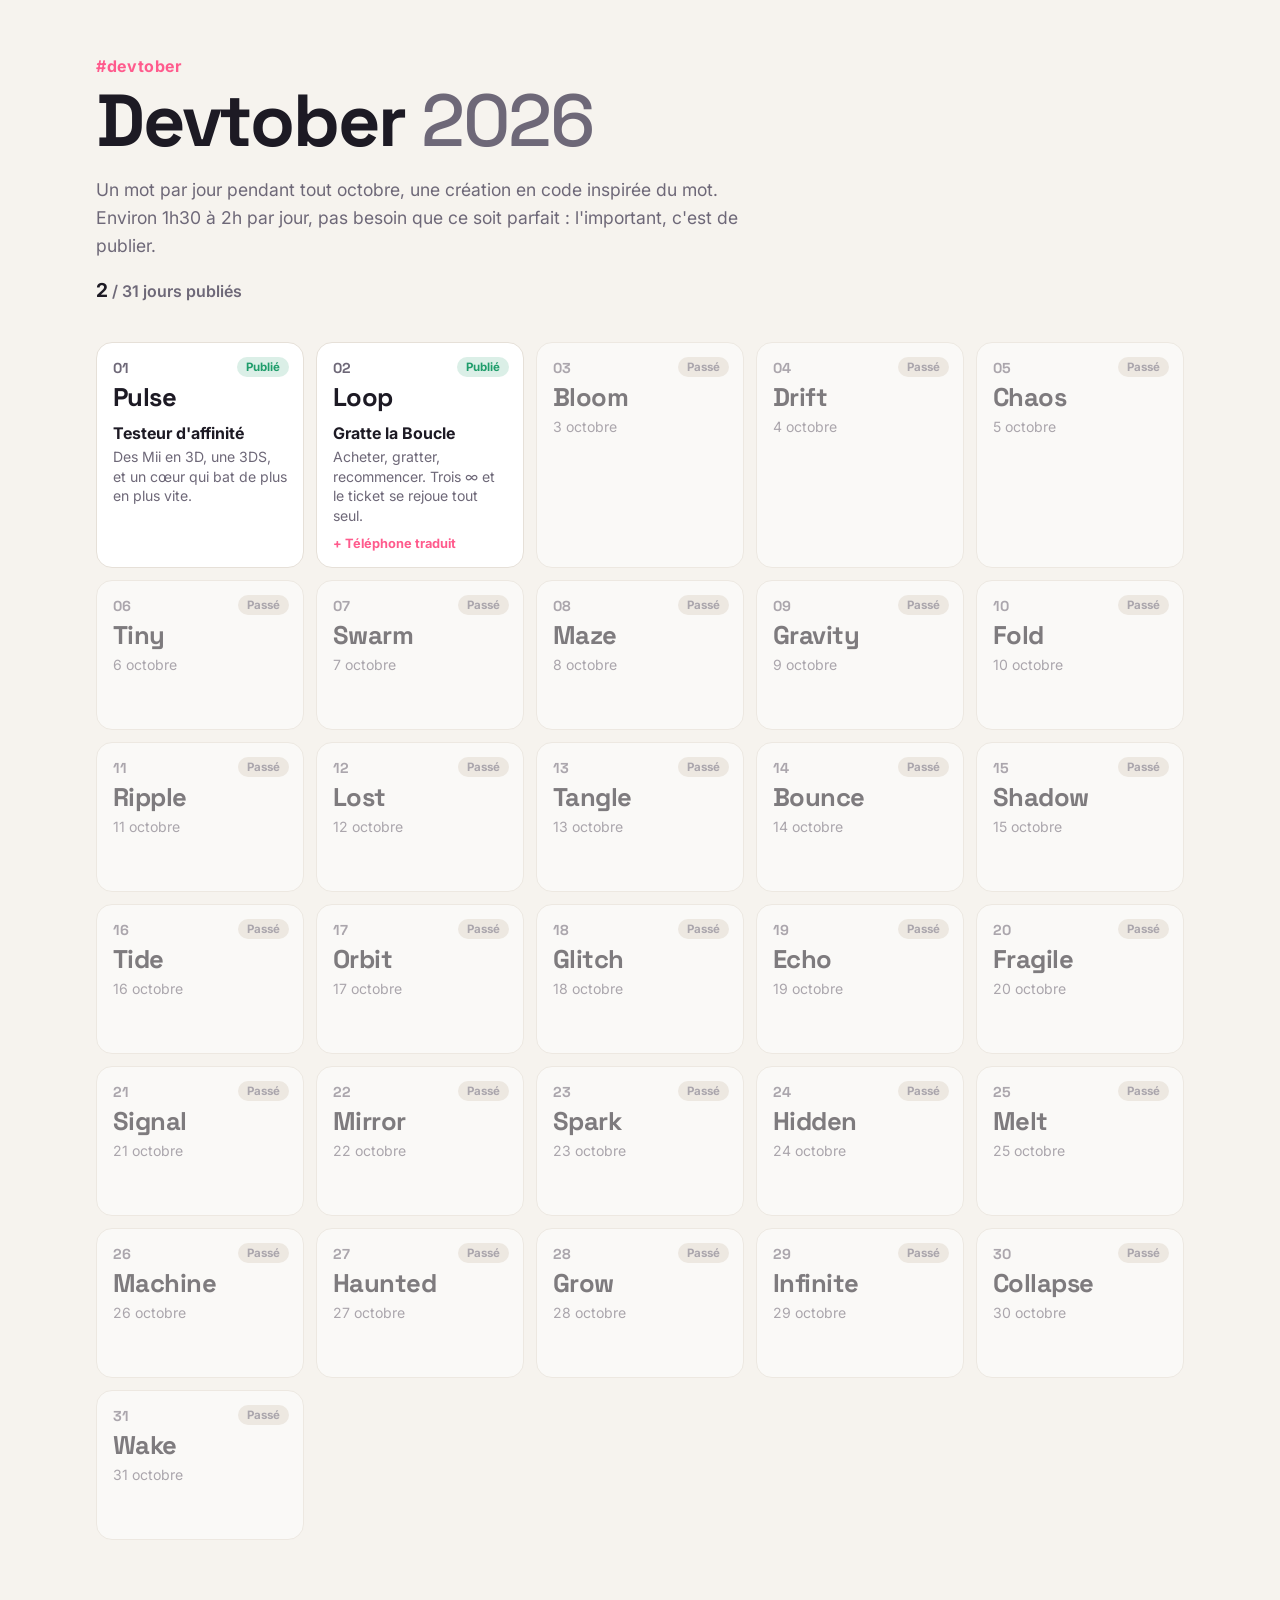
==== index.html @ 9b494b2d "feat(hub): plusieurs projets par jour, Téléphone traduit ajouté au jour 02 - days.js : champ extras " ====
<!doctype html>
<html lang="fr">
<head>
  <meta charset="utf-8">
  <meta name="viewport" content="width=device-width, initial-scale=1">
  <title>Devtober 2026</title>
  <meta name="description" content="Un mot par jour pendant tout octobre, une création en code inspirée du mot.">
  <link rel="preconnect" href="https://fonts.googleapis.com">
  <link rel="preconnect" href="https://fonts.gstatic.com" crossorigin>
  <link href="https://fonts.googleapis.com/css2?family=Space+Grotesk:wght@500;700&family=Inter:wght@400;600;700&display=swap" rel="stylesheet">
  <link rel="stylesheet" href="hub/hub.css">
</head>
<body>
  <!-- Barre de navigation (visible sur la page d'un jour) -->
  <header id="bar" class="bar" hidden>
    <nav class="crumbs" aria-label="Fil d'Ariane">
      <a href="#/">Devtober</a><span aria-hidden="true">/</span><strong id="crumb-day"></strong>
    </nav>
    <nav id="switch" class="switch" aria-label="Projets du jour" hidden></nav>
    <div class="bar-actions">
      <a id="prev" class="nav-btn" aria-label="Jour précédent"><svg viewBox="0 0 24 24"><path d="m15 18-6-6 6-6"/></svg></a>
      <a id="next" class="nav-btn" aria-label="Jour suivant"><svg viewBox="0 0 24 24"><path d="m9 18 6-6-6-6"/></svg></a>
      <button id="readme-btn" class="nav-btn" type="button" aria-label="Lire le README du jour" title="README du jour">
        <svg viewBox="0 0 24 24"><path d="M2 4h6a4 4 0 0 1 4 4v13a3 3 0 0 0-3-3H2z"/><path d="M22 4h-6a4 4 0 0 0-4 4v13a3 3 0 0 1 3-3h7z"/></svg>
      </button>
    </div>
  </header>

  <!-- Accueil -->
  <main id="home" class="home">
    <section class="hero">
      <p class="tag">#devtober</p>
      <h1>Devtober <span>2026</span></h1>
      <p class="lead">Un mot par jour pendant tout octobre, une création en code inspirée du mot. Environ 1h30 à 2h par jour, pas besoin que ce soit parfait : l'important, c'est de publier.</p>
      <p id="progress" class="progress"></p>
    </section>
    <ol id="grid" class="days"></ol>
  </main>

  <!-- Page d'un jour -->
  <main id="day" class="day" hidden>
    <iframe id="frame" title="Création du jour" allow="clipboard-write"></iframe>
    <div id="empty" class="empty" hidden>
      <p class="empty-num"></p>
      <h2 class="empty-word"></h2>
      <p class="empty-text"></p>
    </div>
  </main>

  <dialog id="readme" class="readme" aria-labelledby="readme-title">
    <div class="readme-head">
      <h2 id="readme-title">README</h2>
      <button type="button" class="nav-btn" id="readme-close" aria-label="Fermer"><svg viewBox="0 0 24 24"><path d="M18 6 6 18M6 6l12 12"/></svg></button>
    </div>
    <article id="readme-body" class="readme-body"></article>
  </dialog>

  <script type="module" src="hub/hub.js"></script>
</body>
</html>
---- hub/hub.css ----
:root {
  --bg: #f6f3ee;
  --surface: #ffffff;
  --ink: #1d1a24;
  --muted: #6e6878;
  --line: #e6e0d8;
  --accent: #ff5b8d;
  --accent-ink: #ffffff;
  --done: #1f9d6b;
  --today: #ff5b8d;
  color-scheme: light;
}
@media (prefers-color-scheme: dark) {
  :root:not([data-theme="light"]) {
    --bg: #14121a; --surface: #1e1b26; --ink: #f3eff8; --muted: #a39cb0; --line: #2f2a3a;
    --done: #38c98f; color-scheme: dark;
  }
}
:root[data-theme="dark"] {
  --bg: #14121a; --surface: #1e1b26; --ink: #f3eff8; --muted: #a39cb0; --line: #2f2a3a;
  --done: #38c98f; color-scheme: dark;
}

* { box-sizing: border-box; }
html, body { margin: 0; }
body { font-family: "Inter", system-ui, sans-serif; background: var(--bg); color: var(--ink); min-height: 100vh; }
body.in-day { height: 100dvh; overflow: hidden; display: flex; flex-direction: column; }
a { color: inherit; }
:focus-visible { outline: 3px solid var(--accent); outline-offset: 2px; }
svg { width: 20px; height: 20px; fill: none; stroke: currentColor; stroke-width: 2.2; stroke-linecap: round; stroke-linejoin: round; }

/* ---------- Accueil ---------- */
.home { max-width: 1120px; margin: 0 auto; padding: 56px 16px 64px; }
.hero { max-width: 680px; margin-bottom: 40px; }
.tag { margin: 0 0 8px; font-weight: 700; color: var(--accent); letter-spacing: .04em; }
h1 { margin: 0; font-family: "Space Grotesk", sans-serif; font-size: clamp(2.6rem, 8vw, 4.6rem); line-height: 1; letter-spacing: -.03em; }
h1 span { color: var(--muted); font-weight: 500; }
.lead { font-size: 1.1rem; line-height: 1.6; color: var(--muted); margin: 18px 0 0; }
.progress { margin: 18px 0 0; font-weight: 600; color: var(--muted); }
.progress b { color: var(--ink); font-size: 1.2rem; }

.days { list-style: none; margin: 0; padding: 0; display: grid; grid-template-columns: repeat(auto-fill, minmax(190px, 1fr)); gap: 12px; }
.card > a, .card > div {
  position: relative; display: grid; gap: 4px; align-content: start; height: 100%; min-height: 150px; padding: 16px;
  border-radius: 16px; background: var(--surface); border: 1.5px solid var(--line); text-decoration: none;
  transition: transform .15s, border-color .15s, box-shadow .15s;
}
.card > a:hover { transform: translateY(-3px); border-color: var(--accent); box-shadow: 0 10px 24px rgba(255, 91, 141, .15); }
.card.upcoming > div, .card.missed > div { opacity: .55; }
.card.today > div { border-color: var(--today); border-style: dashed; }
.num { font-family: "Space Grotesk", sans-serif; font-weight: 700; color: var(--muted); font-size: .9rem; }
.word { font-family: "Space Grotesk", sans-serif; font-weight: 700; font-size: 1.6rem; letter-spacing: -.02em; }
.title { font-weight: 700; margin-top: 6px; }
.pitch, .date { color: var(--muted); font-size: .88rem; line-height: 1.4; }
.more { margin-top: 6px; font-size: .8rem; font-weight: 700; color: var(--accent); }
.badge {
  position: absolute; top: 14px; right: 14px; font-size: .72rem; font-weight: 700; padding: 3px 9px; border-radius: 99px;
  background: var(--line); color: var(--muted);
}
.badge.done { background: color-mix(in srgb, var(--done) 16%, transparent); color: var(--done); }
.badge.today { background: var(--today); color: var(--accent-ink); }

/* ---------- Barre + page d'un jour ---------- */
.bar {
  flex: none; height: 52px; padding: 0 12px 0 16px; display: flex; align-items: center; justify-content: space-between; gap: 12px;
  background: var(--surface); border-bottom: 1.5px solid var(--line);
}
.crumbs { display: flex; align-items: center; gap: 8px; font-weight: 600; min-width: 0; white-space: nowrap; }
.crumbs a { color: var(--muted); text-decoration: none; }
.crumbs a:hover { color: var(--ink); }
.crumbs span { color: var(--line); }
.crumbs strong { overflow: hidden; text-overflow: ellipsis; }
.bar-actions { display: flex; gap: 6px; }
.switch { display: flex; gap: 4px; padding: 3px; border: 1.5px solid var(--line); border-radius: 12px; min-width: 0; overflow-x: auto; scrollbar-width: none; }
.switch a { padding: 6px 12px; border-radius: 9px; font-weight: 600; font-size: .88rem; text-decoration: none; color: var(--muted); white-space: nowrap; }
.switch a:hover { color: var(--ink); }
.switch a[aria-current] { background: var(--ink); color: var(--bg); }
.nav-btn {
  width: 38px; height: 38px; display: grid; place-items: center; border-radius: 10px; border: 1.5px solid var(--line);
  background: var(--surface); color: var(--ink); cursor: pointer; text-decoration: none;
}
.nav-btn:hover { border-color: var(--accent); color: var(--accent); }
.nav-btn[aria-disabled] { opacity: .35; pointer-events: none; }
.nav-btn[hidden], .bar[hidden], [hidden] { display: none !important; }
.day { flex: 1; position: relative; min-height: 0; }
.day iframe { position: absolute; inset: 0; width: 100%; height: 100%; border: 0; background: var(--bg); }
.empty { position: absolute; inset: 0; display: grid; place-content: center; text-align: center; padding: 16px; }
.empty-num { margin: 0; color: var(--muted); font-weight: 600; }
.empty-word { margin: 6px 0; font-family: "Space Grotesk", sans-serif; font-size: clamp(3rem, 12vw, 6rem); letter-spacing: -.03em; }
.empty-text { margin: 0; color: var(--muted); }

/* ---------- Modale README ---------- */
.readme {
  width: min(760px, calc(100vw - 24px)); max-height: calc(100dvh - 48px); padding: 0; border: 1.5px solid var(--line);
  border-radius: 18px; background: var(--surface); color: var(--ink); box-shadow: 0 24px 60px rgba(0,0,0,.3);
}
.readme::backdrop { background: rgba(10, 8, 16, .55); backdrop-filter: blur(3px); }
.readme-head { position: sticky; top: 0; display: flex; justify-content: space-between; align-items: center; padding: 14px 16px 14px 24px; background: var(--surface); border-bottom: 1.5px solid var(--line); }
.readme-head h2 { margin: 0; font-family: "Space Grotesk", sans-serif; font-size: 1.1rem; }
.readme-body { padding: 8px 24px 28px; line-height: 1.65; }
.readme-body h1 { font-size: 1.9rem; margin: 18px 0 8px; }
.readme-body h2 { font-family: "Space Grotesk", sans-serif; margin: 26px 0 8px; font-size: 1.3rem; }
.readme-body code { font-size: .9em; background: var(--bg); padding: 2px 6px; border-radius: 6px; }
.readme-body pre { background: var(--bg); padding: 14px; border-radius: 10px; overflow: auto; }
.readme-body pre code { padding: 0; background: none; }
.readme-body a { color: var(--accent); }
.readme-body img { max-width: 100%; border-radius: 10px; }
.muted { color: var(--muted); }

@media (max-width: 520px) {
  .home { padding-top: 32px; }
  .days { grid-template-columns: 1fr 1fr; gap: 8px; }
  .card > a, .card > div { min-height: 120px; padding: 12px; }
  .word { font-size: 1.25rem; }
  .badge { position: static; justify-self: start; margin-top: 6px; }
  .pitch { display: none; }
  .crumbs strong { display: none; }
  .switch a { padding: 6px 9px; font-size: .8rem; }
}
@media (prefers-reduced-motion: reduce) { * { transition: none !important; } }
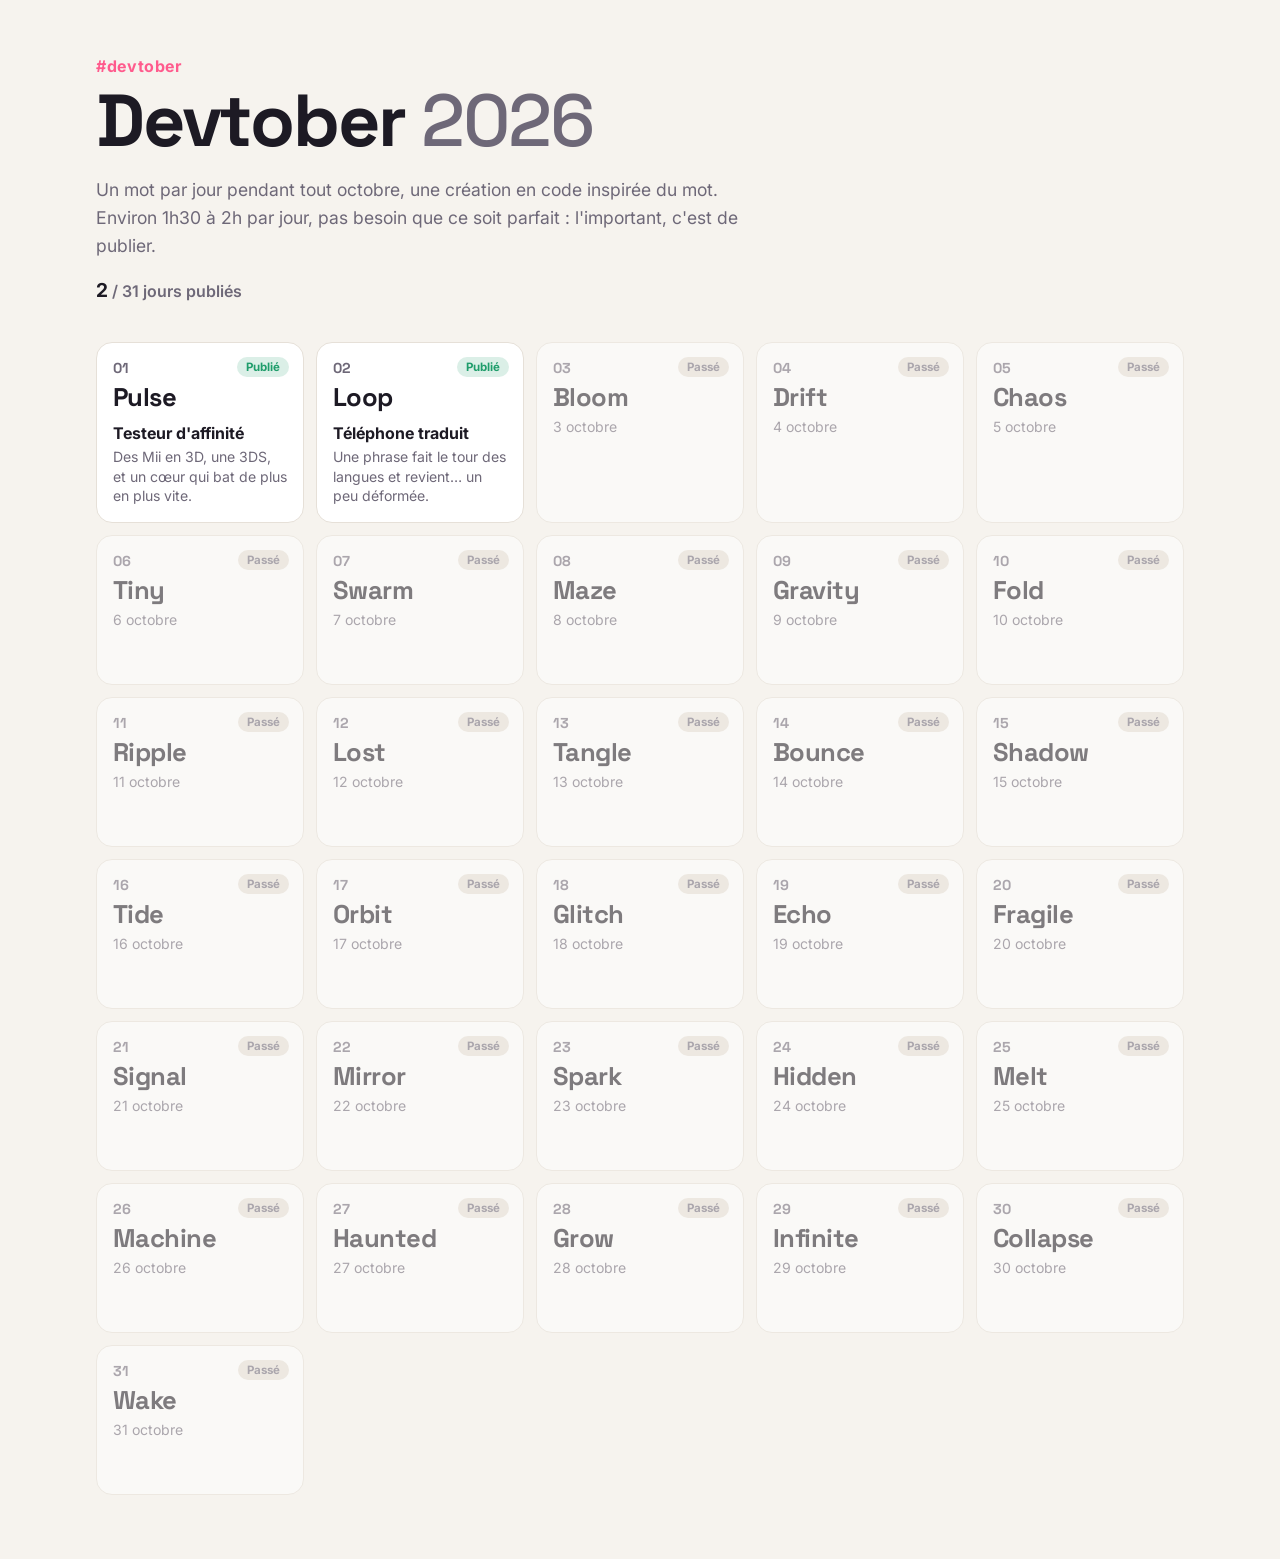
==== commit 6626363d: "fix(hub): ne plus afficher une version en cache d'un jour - l'iframe du jour charge index.html?v=… (" ====
--- a/index.html
+++ b/index.html
@@ -8,7 +8,7 @@
   <link rel="preconnect" href="https://fonts.googleapis.com">
   <link rel="preconnect" href="https://fonts.gstatic.com" crossorigin>
   <link href="https://fonts.googleapis.com/css2?family=Space+Grotesk:wght@500;700&family=Inter:wght@400;600;700&display=swap" rel="stylesheet">
-  <link rel="stylesheet" href="hub/hub.css">
+  <link rel="stylesheet" href="hub/hub.css?v=3">
 </head>
 <body>
   <!-- Barre de navigation (visible sur la page d'un jour) -->
@@ -55,6 +55,6 @@
     <article id="readme-body" class="readme-body"></article>
   </dialog>
 
-  <script type="module" src="hub/hub.js"></script>
+  <script type="module" src="hub/hub.js?v=3"></script>
 </body>
 </html>
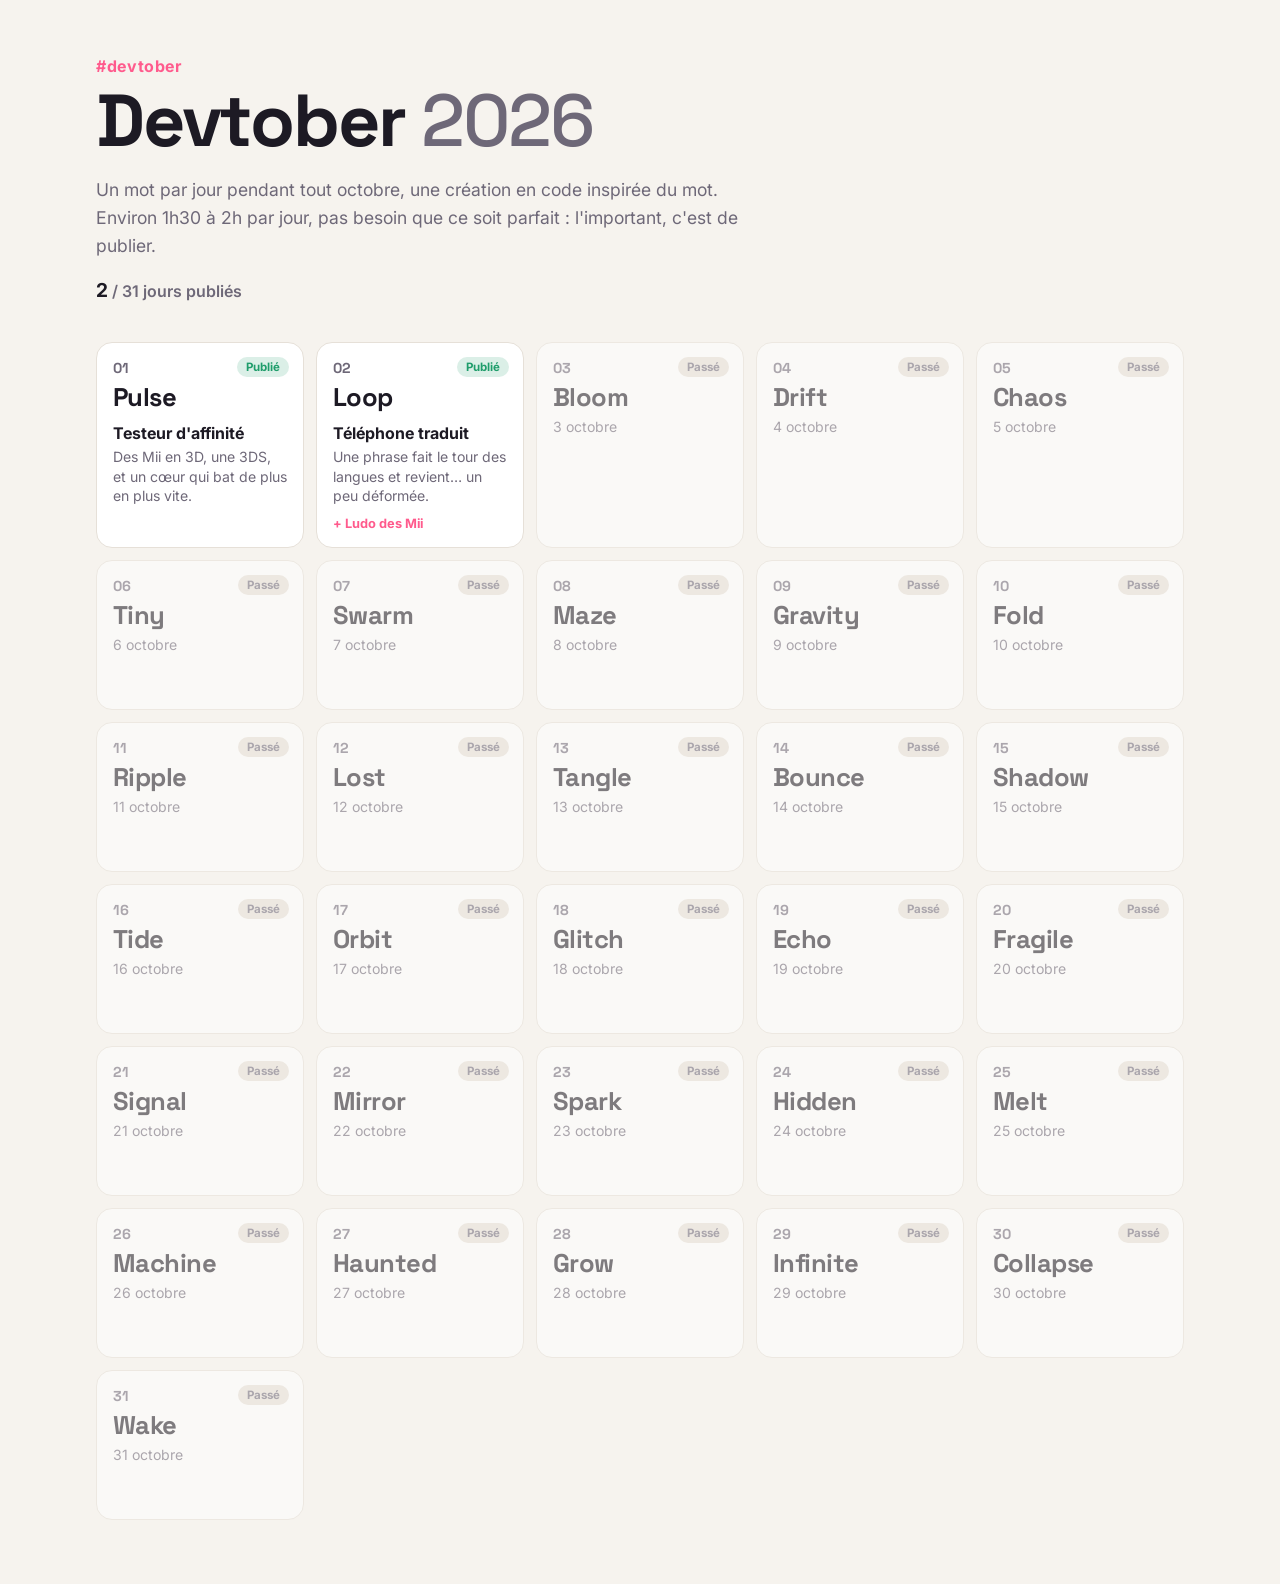
==== commit 4f7cc06d: "feat(hub): jour 02 – Téléphone traduit + Ludo des Mii (projet bonus)" ====
--- a/index.html
+++ b/index.html
@@ -8,7 +8,7 @@
   <link rel="preconnect" href="https://fonts.googleapis.com">
   <link rel="preconnect" href="https://fonts.gstatic.com" crossorigin>
   <link href="https://fonts.googleapis.com/css2?family=Space+Grotesk:wght@500;700&family=Inter:wght@400;600;700&display=swap" rel="stylesheet">
-  <link rel="stylesheet" href="hub/hub.css?v=3">
+  <link rel="stylesheet" href="hub/hub.css?v=4">
 </head>
 <body>
   <!-- Barre de navigation (visible sur la page d'un jour) -->
@@ -55,6 +55,6 @@
     <article id="readme-body" class="readme-body"></article>
   </dialog>
 
-  <script type="module" src="hub/hub.js?v=3"></script>
+  <script type="module" src="hub/hub.js?v=5"></script>
 </body>
 </html>
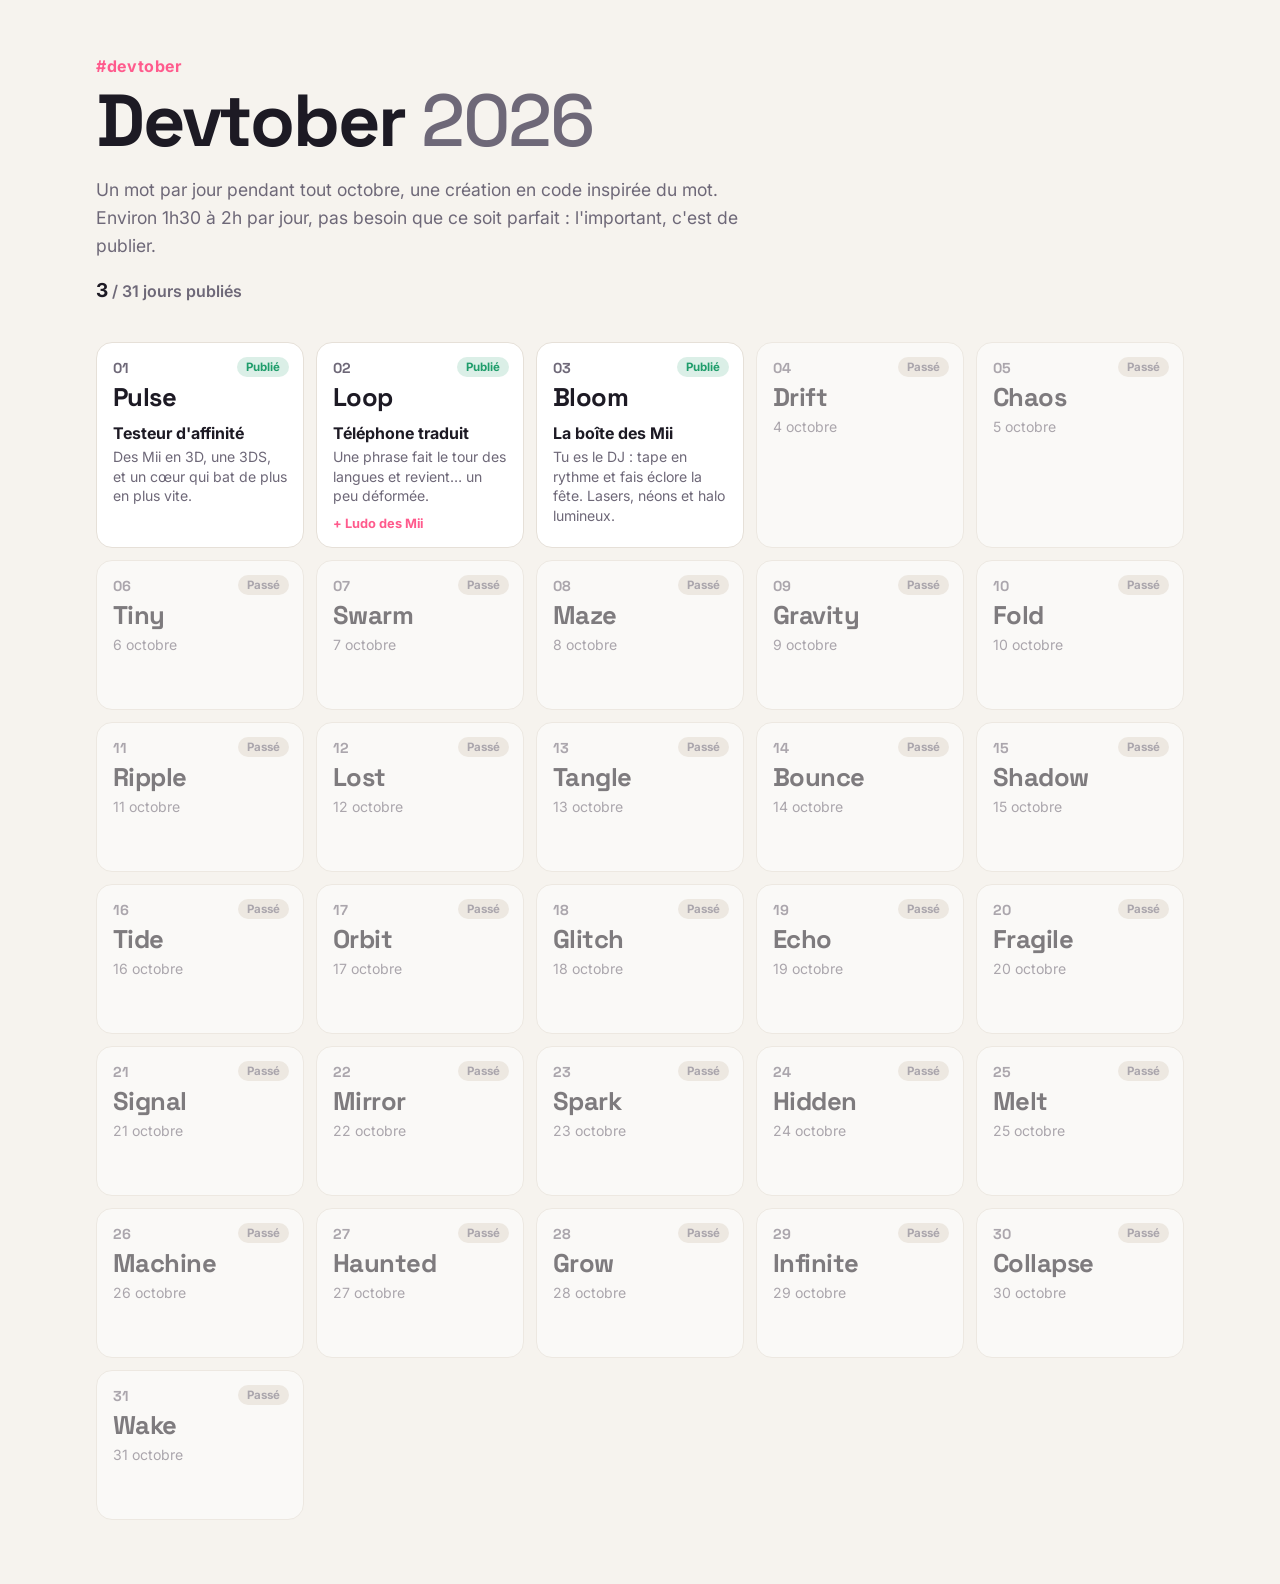
==== commit 96eb3982: "feat(hub): ajoute le jour 03 (La boîte des Mii)" ====
--- a/index.html
+++ b/index.html
@@ -55,6 +55,6 @@
     <article id="readme-body" class="readme-body"></article>
   </dialog>
 
-  <script type="module" src="hub/hub.js?v=5"></script>
+  <script type="module" src="hub/hub.js?v=6"></script>
 </body>
 </html>
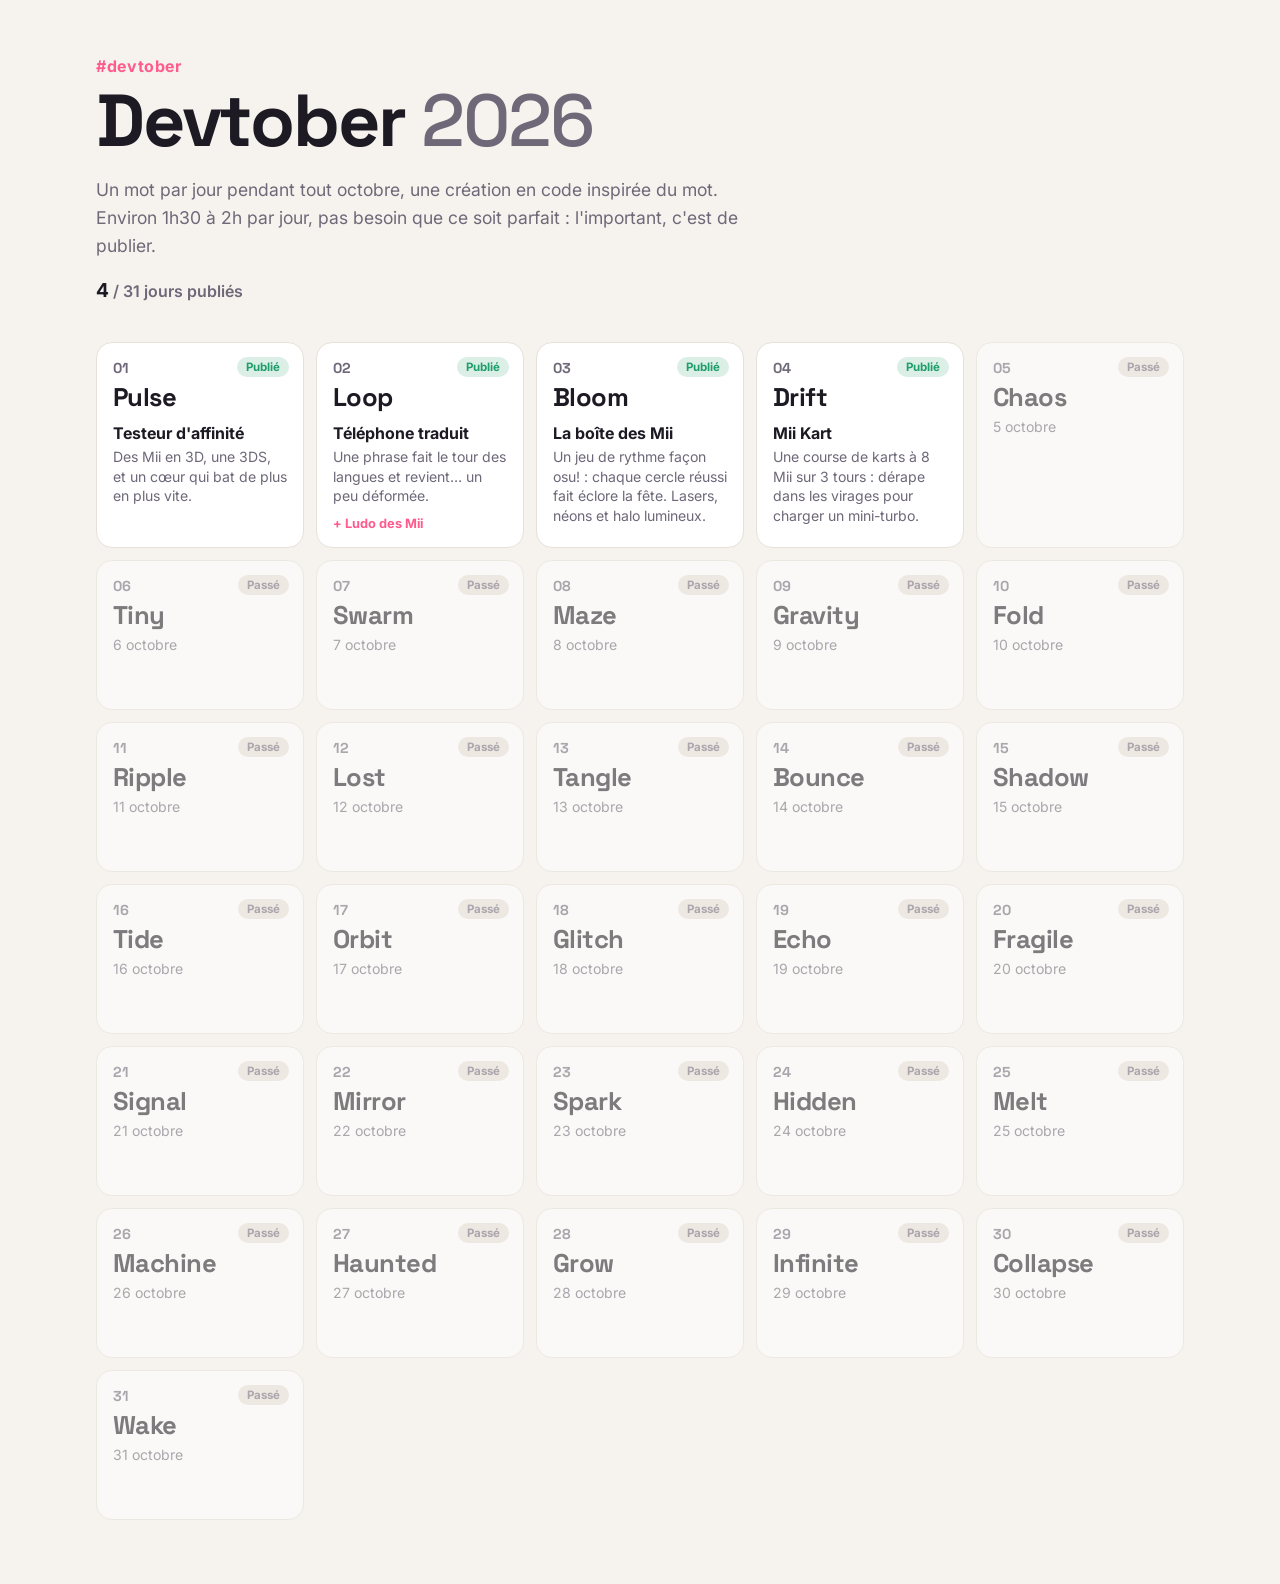
==== commit ee76080c: "feat(day-04): Mii Kart – course de karts à 8 Mii, dérapage et mini-turbos Circuit fermé (CatmullRom)" ====
--- a/index.html
+++ b/index.html
@@ -55,6 +55,6 @@
     <article id="readme-body" class="readme-body"></article>
   </dialog>
 
-  <script type="module" src="hub/hub.js?v=6"></script>
+  <script type="module" src="hub/hub.js?v=7"></script>
 </body>
 </html>
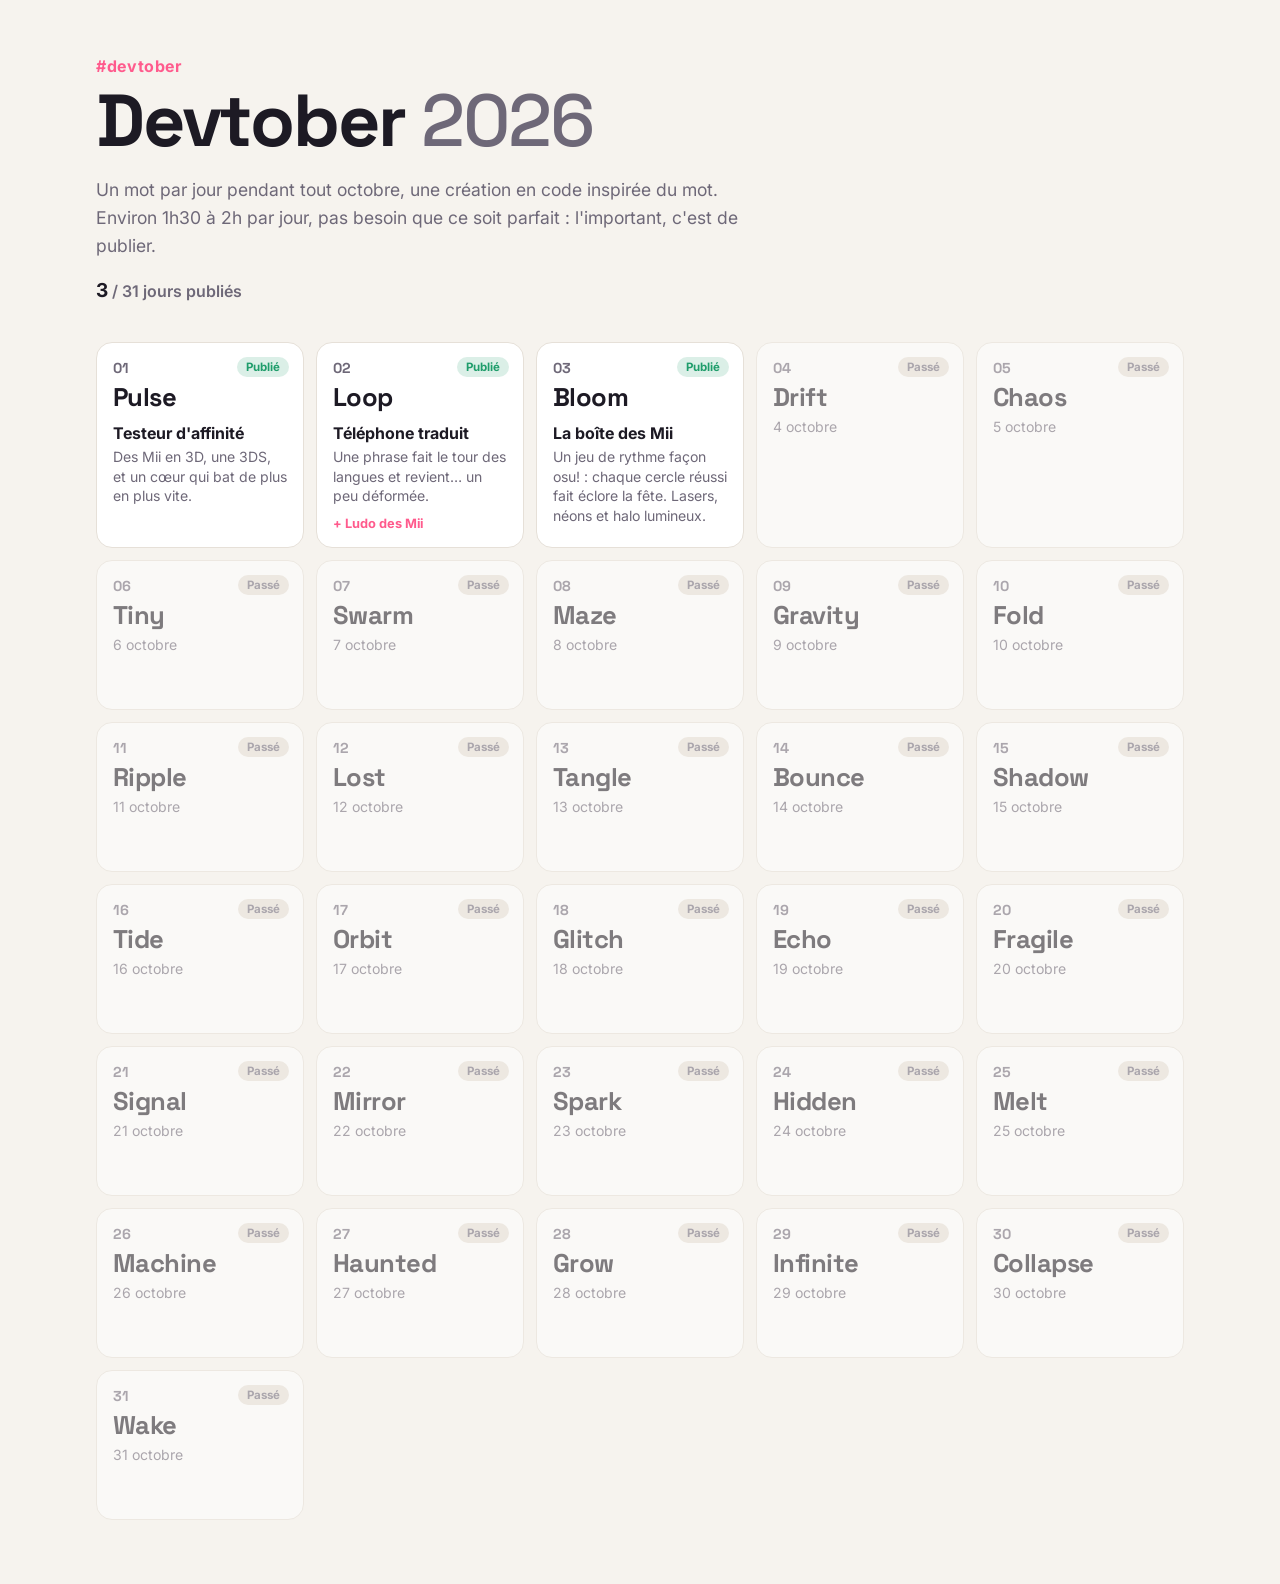
==== commit 7cb6230a: "Merge feat/day-03-bloom : jour 03 (La boîte des Mii)" ====
--- a/index.html
+++ b/index.html
@@ -55,6 +55,6 @@
     <article id="readme-body" class="readme-body"></article>
   </dialog>
 
-  <script type="module" src="hub/hub.js?v=7"></script>
+  <script type="module" src="hub/hub.js?v=6"></script>
 </body>
 </html>
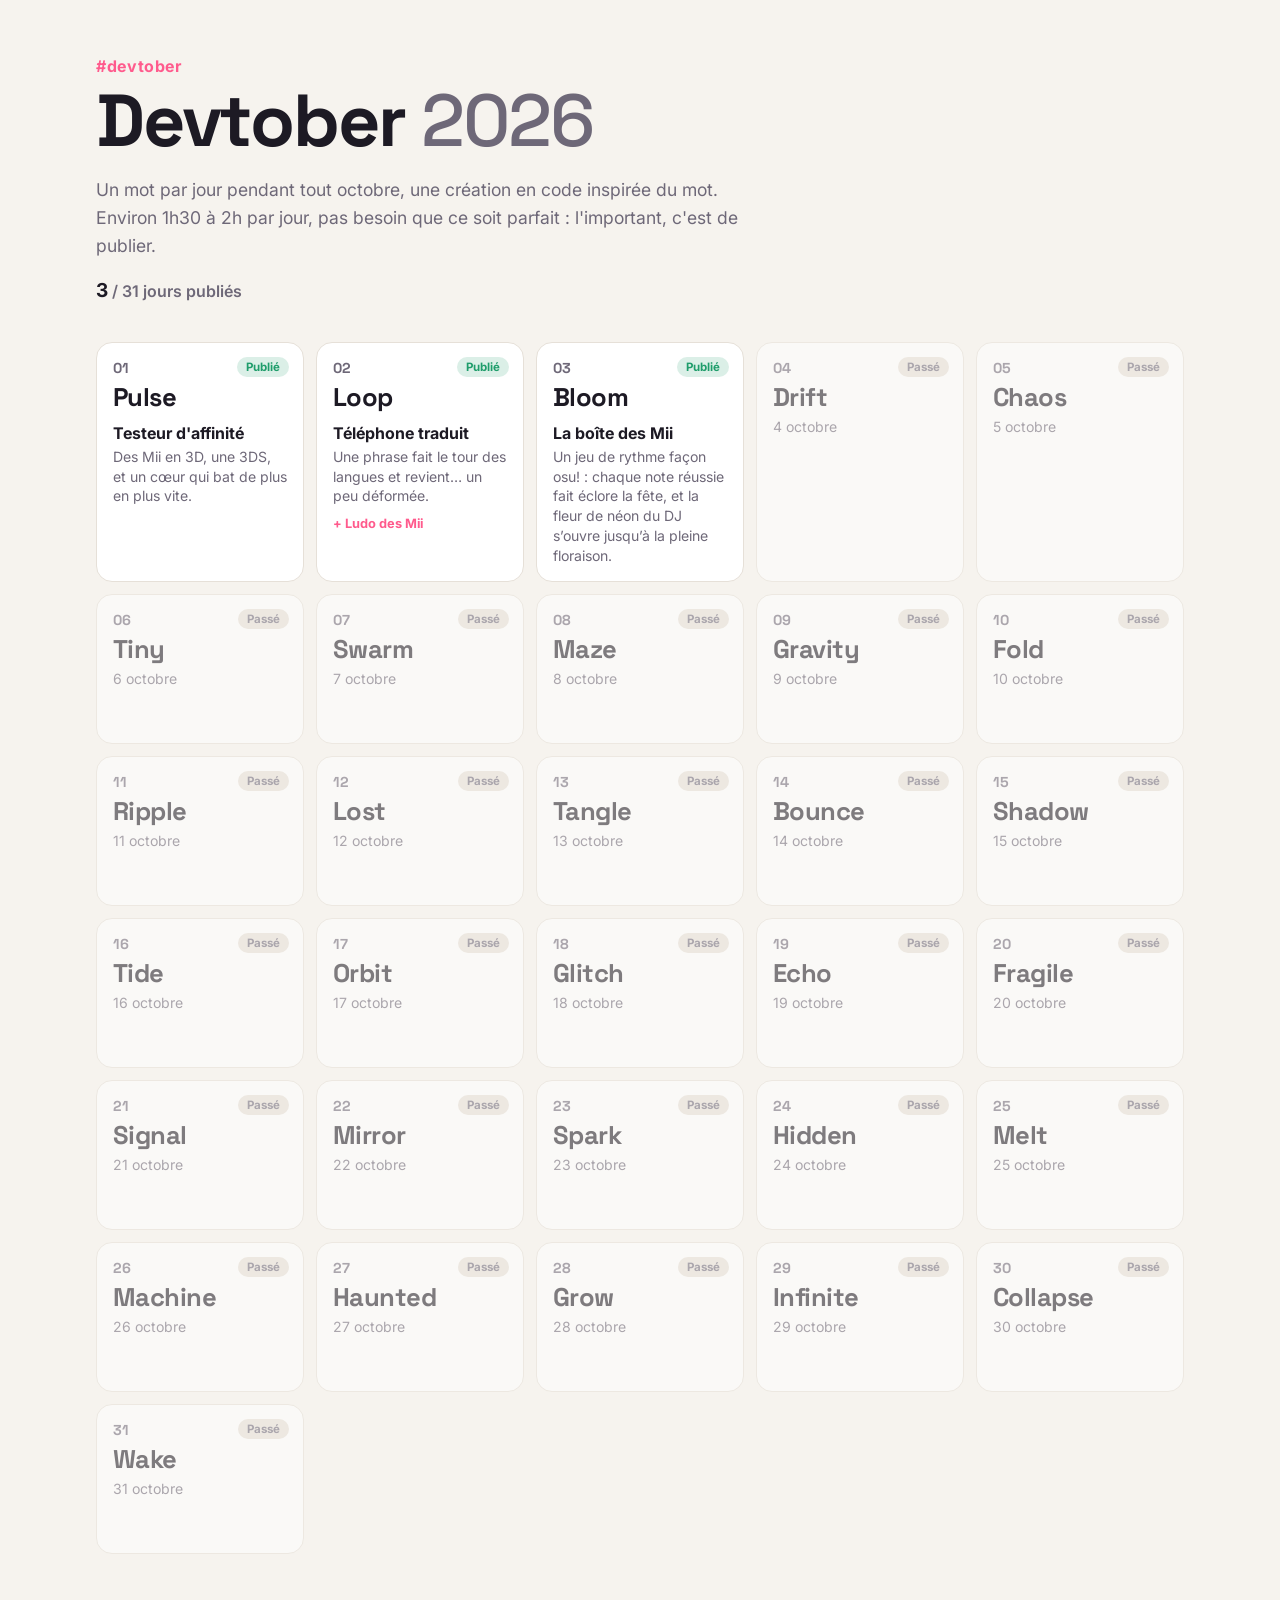
==== commit 97da391b: "feat(hub): publie le jour 03 (La boîte des Mii)" ====
--- a/index.html
+++ b/index.html
@@ -55,6 +55,6 @@
     <article id="readme-body" class="readme-body"></article>
   </dialog>
 
-  <script type="module" src="hub/hub.js?v=6"></script>
+  <script type="module" src="hub/hub.js?v=7"></script>
 </body>
 </html>
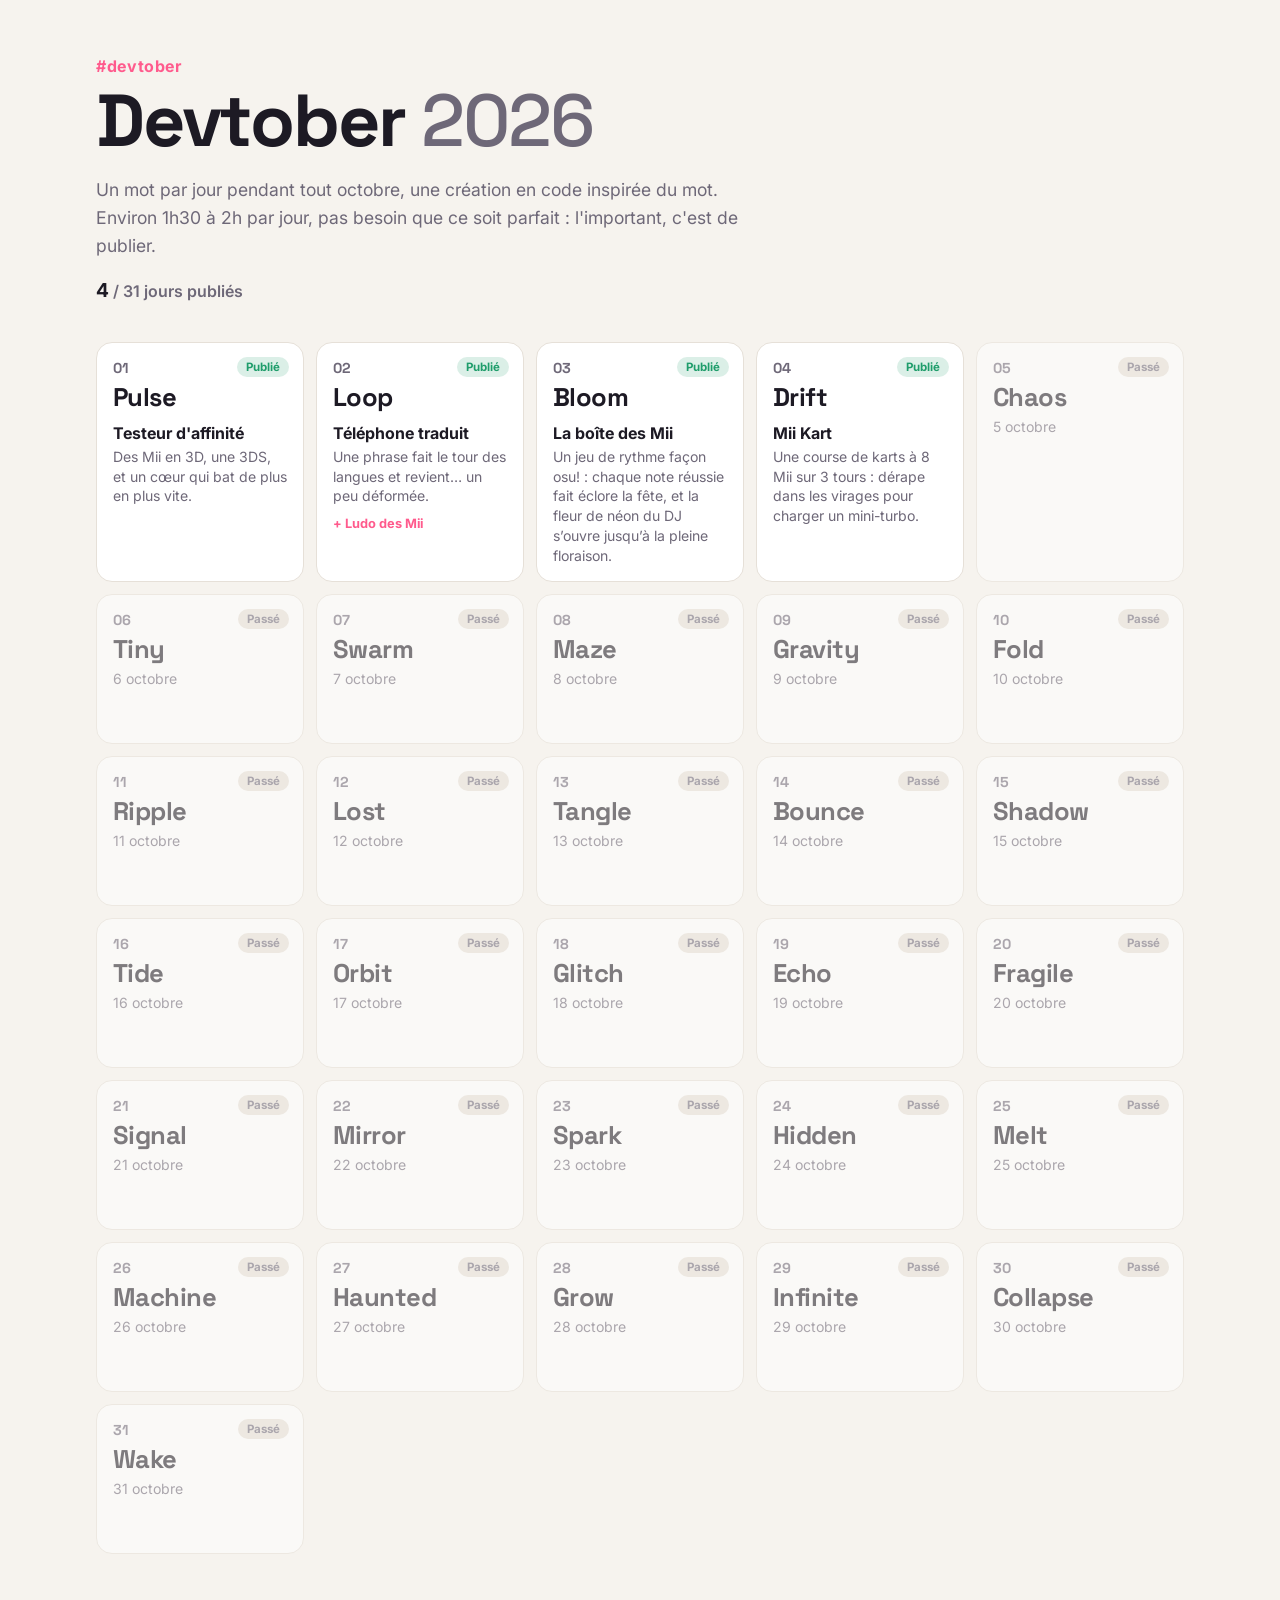
==== commit b8c5e5a8: "chore(day-04): publication – versions de cache montées" ====
--- a/index.html
+++ b/index.html
@@ -55,6 +55,6 @@
     <article id="readme-body" class="readme-body"></article>
   </dialog>
 
-  <script type="module" src="hub/hub.js?v=7"></script>
+  <script type="module" src="hub/hub.js?v=8"></script>
 </body>
 </html>
